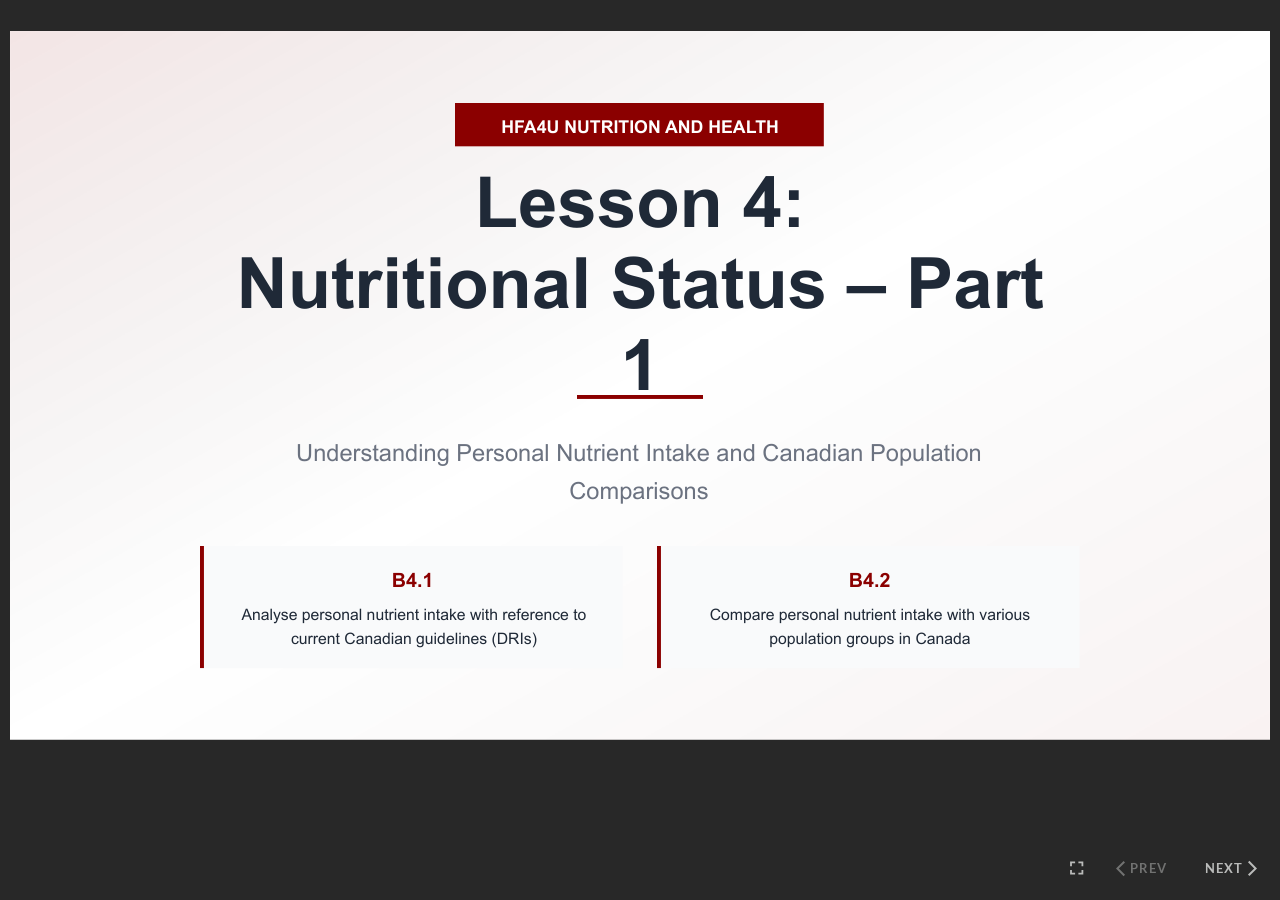
==== index.html @ f5213530 "q" ====
﻿<!doctype html>
<html lang="en-US">
<head>
  <meta charset="utf-8">
  <!-- Created using Storyline 360 x64 - http://www.articulate.com  -->
  <!-- version: 3.106.35891.0 -->
  <title>HFA4U U1L7</title>
  <meta http-equiv="x-ua-compatible" content="IE=edge"/>
  <meta name="viewport" content="width=device-width,initial-scale=1,user-scalable=no,shrink-to-fit=no,minimal-ui"/>
  <meta name="apple-mobile-web-app-capable" content="yes"/>
  <style>
    html, body { height: 100%; padding: 0; margin: 0 }
    #app { height: 100%; width: 100%; }
  </style>

  <script>
    window.DS = {};
    window.globals = {
      DATA_PATH_BASE: '',
      HAS_FRAME: true,
      HAS_SLIDE: true,

      lmsPresent: false,
      tinCanPresent: false,
      cmi5Present: false,
      aoSupport: false,
      scale: 'Scaled',
      captureRc: false,
      browserSize: 'optimal',
      bgColor: '#282828',
      features: 'DropInBase,LocalizationCaptionReview,MultipleQuizTracking,PlayerSizeOption',
      themeName: 'unified',
      preloaderColor: '#FFFFFF',
      suppressAnalytics: false,
      productChannel: 'stable',
      publishSource: 'storyline',
      aid: 'aid|d847f89b-81fc-5b60-b363-f8883618cf65',
      cid: '62a2e6a4-60d1-4558-a447-5440ade07056',
      playerVersion: '3.106.35891.0',
      publishTimestamp: '2026-03-21T14:09:42.3579085Z',
      maxIosVideoElements: 10,
      connectionSettings: { message: 'You%20are%20offline.%20Trying%20to%20reconnect...', useDarkTheme: false, mode: 'disabled' },
      hasFeature: function(feature) {
        return this.features.split(',').includes(feature);
      },
      
      parseParams: function(qs) {
        if (window.globals.parsedParams != null) {
          return window.globals.parsedParams;
        }
        qs = (qs || window.location.search.substr(1)).split('+').join(' ');
        var params = {},
            tokens,
            re = /[?&]?([^=]+)=([^&]*)/g;

        while (tokens = re.exec(qs)) {
          params[decodeURIComponent(tokens[1]).trim()] =
            decodeURIComponent(tokens[2]).trim();
        }
        window.globals.parsedParams = params;
        return params;
      }

    };

    if (window.flagsUnderTest != null) {
      window.globals.features = window.flagsUnderTest.reduce((accum, feature) => {
        if (!accum.includes(feature)) {
          accum.push(feature);
        }
        return accum;
      }, window.globals.features.split(',')).join();
    }
  </script>
  <script>
    var isIe11 = ('ActiveXObject' in window || window.MSBlobBuilder != null)
      && window.msCrypto != null && !window.ActiveXObject;
    if (isIe11) {
      window.globals.unsupportedBrowser = true;
      document.write(atob('[base64]'));
    }
  </script>

  <script>
    if (window.globals.hasFeature('Localization')) {
      
      
    }
  </script>

  
  
  <script>window.THREE = { };</script>
  
</head>
<body style="background: #282828" class="cs-HTML theme-unified">
  <!-- 360 -->
  <script>!function(){var e,i=/iPhone/i,o=/iPod/i,n=/iPad/i,t=/\biOS-universal(?:.+)Mac\b/i,r=/\bAndroid(?:.+)Mobile\b/i,a=/Android/i,d=/(?:SD4930UR|\bSilk(?:.+)Mobile\b)/i,p=/Silk/i,l=/Windows Phone/i,u=/\bWindows(?:.+)ARM\b/i,b=/BlackBerry/i,s=/BB10/i,c=/Opera Mini/i,f=/\b(CriOS|Chrome)(?:.+)Mobile/i,h=/Mobile(?:.+)Firefox\b/i,v=function(e){return void 0!==e&&"MacIntel"===e.platform&&"number"==typeof e.maxTouchPoints&&e.maxTouchPoints>1&&"undefined"==typeof MSStream};e=function(e){var m={userAgent:"",platform:"",maxTouchPoints:0};e||"undefined"==typeof navigator?"string"==typeof e?m.userAgent=e:e&&e.userAgent&&(m={userAgent:e.userAgent,platform:e.platform,maxTouchPoints:e.maxTouchPoints||0}):m={userAgent:navigator.userAgent,platform:navigator.platform,maxTouchPoints:navigator.maxTouchPoints||0};var g=m.userAgent,y=g.split("[FBAN");void 0!==y[1]&&(g=y[0]),void 0!==(y=g.split("Twitter"))[1]&&(g=y[0]);var A=function(e){return function(i){return i.test(e)}}(g),w={apple:{phone:A(i)&&!A(l),ipod:A(o),tablet:!A(i)&&(A(n)||v(m))&&!A(l),universal:A(t),device:(A(i)||A(o)||A(n)||A(t)||v(m))&&!A(l)},amazon:{phone:A(d),tablet:!A(d)&&A(p),device:A(d)||A(p)},android:{phone:!A(l)&&A(d)||!A(l)&&A(r),tablet:!A(l)&&!A(d)&&!A(r)&&(A(p)||A(a)),device:!A(l)&&(A(d)||A(p)||A(r)||A(a))||A(/\bokhttp\b/i)},windows:{phone:A(l),tablet:A(u),device:A(l)||A(u)},other:{blackberry:A(b),blackberry10:A(s),opera:A(c),firefox:A(h),chrome:A(f),device:A(b)||A(s)||A(c)||A(h)||A(f)},any:!1,phone:!1,tablet:!1};return w.any=w.apple.device||w.android.device||w.windows.device||w.other.device,w.phone=w.apple.phone||w.android.phone||w.windows.phone,w.tablet=w.apple.tablet||w.android.tablet||w.windows.tablet,w}(),"object"==typeof exports&&"undefined"!=typeof module?module.exports=e:"function"==typeof define&&define.amd?define((function(){return e})):this.isMobile=e}();
    window.isMobile.apple.tablet = window.isMobile.apple.tablet ||
      (navigator.platform === 'MacIntel' && navigator.maxTouchPoints > 1);
    window.isMobile.apple.device = window.isMobile.apple.device || window.isMobile.apple.tablet;
    window.isMobile.tablet = window.isMobile.tablet || window.isMobile.apple.tablet;
    window.isMobile.any = window.isMobile.any || window.isMobile.apple.tablet;
  </script>

  <div id="focus-sink" tabindex="-1"></div>

  <div id="preso"></div>
  <script>
    (function() {

      var classTypes = [ 'desktop', 'mobile', 'phone', 'tablet' ];

      var addDeviceClasses = function(prefix, testObj) {
        var curr, i;
        for (i = 0; i < classTypes.length; i++) {
          curr = classTypes[i];
          if (testObj[curr]) {
            document.body.classList.add(prefix + curr);
          }
        }
      };

      var params = window.globals.parseParams(),
          isDevicePreview = params.devicepreview === '1',
          isPhoneOverride = params.deviceType === 'phone' || (isDevicePreview && params.phone == '1'),
          isTabletOverride = (params.deviceType === 'tablet' || isDevicePreview) && !isPhoneOverride,
          isMobileOverride = isPhoneOverride || isTabletOverride;

      var deviceView = {
        desktop: !window.isMobile.any && !isMobileOverride,
        mobile: window.isMobile.any || isMobileOverride,
        phone: isPhoneOverride || (window.isMobile.phone && !isTabletOverride),
        tablet: isTabletOverride || window.isMobile.tablet
      };

      window.globals.deviceView = deviceView;
      window.isMobile.desktop = !window.isMobile.any;
      window.isMobile.mobile = window.isMobile.any;

      addDeviceClasses('view-', deviceView);

    })();
  </script>
  
  <script src='story_content/triggers.js' type=text/javascript></script>
<script src='story_content/user.js' type=text/javascript></script>
  <div class="slide-loader"></div>

  <script>
    var doc = document, loader = doc.body.querySelector('.slide-loader'); [ 1, 2, 3 ].forEach(function(n) { var d = doc.createElement('div'); d.style.backgroundColor = window.globals.preloaderColor; d.classList.add('mobile-loader-dot'); d.classList.add('dot' + n); loader.appendChild(d); });
  </script>

  <div class="mobile-load-title-overlay" style="display: none">
    <div class="mobile-load-title">HFA4U U1L7</div>
  </div>

  <div class="mobile-chrome-warning"></div>

  
<style>
  .warn-connection-dialog {
    display: none;
    background: transparent;
    pointer-events: all;
    position: fixed;
    left: 0;
    top: 0;
    width: 100%;
    height: 100%;
    z-index: 999;
  }

  .warn-connection-content {
    pointer-events: all;
    border-radius: 4px;
    background: white;
    border: 1px solid #E7E7E7;
    color: #333333;
    box-shadow: 0 2px 4px rgba(0, 0, 0, 0.25);
    transition: all 150ms ease-out;
    position: absolute;
    white-space: nowrap;
  }

  .view-phone.is-landscape .warn-connection-content {
    left: 23px;
    bottom: 23px;
  }

  .view-tablet.is-landscape .warn-connection-content {
    left: 50%;
    top: 20px;
    transform: translateX(-50%);
  }

  .view-mobile.is-portrait .warn-connection-content {
    transform: translate(-50%, calc(-100% - 15px));
  }

  .warn-connection-content p {
    display: inline-block;
    margin: 0 8px 0 0;
    line-height: 33px;
    font-size: 11px;
  }

  .warn-connection-content svg {
    position: relative;
    vertical-align: middle;
    margin: 0 2px 2px 8px;
  }

  .view-desktop .warn-connection-content {
    left: 1.5em;
    bottom: 1.5em;
  }

  .view-desktop .warn-connection-content p {
    font-size: 1.1em;
  }

  .is-offline .warn-connection-dialog {
    display: block;
  }

  .is-offline .cs-panel * {
    pointer-events: none !important;
  }

  .is-offline .cs-panel {
    pointer-events: all !important;
  }

  .is-offline #nav-controls * {
    pointer-events: none !important;
  }

  .is-offline #nav-controls {
    pointer-events: all !important;
  }
</style>

<div class="warn-connection-dialog" role="alertdialog" aria-modal="true" tabindex="0" aria-labelledby="warn-connection-message">
  <div class="warn-connection-content">
    <svg width="17" height="15" viewBox="0 0 17 15" xmlns="http://www.w3.org/2000/svg">
      <path fill="#8F0000" stroke="white" d="M16.07,12.98 L15.88,12.23 L9.51,1.21 C8.97,0.26,7.6,0.26,7.06,1.21 L0.69,12.23 C0.15,13.16,0.81,14.36,1.91,14.36 H14.65 C15.47,14.36,16.05,13.7,16.07,12.98 Z"/>
      <path fill="white" stroke="white" d="M8.58,5.5 C8.35,5.28,8.5,5.35,8.21,5.32 C8.09,5.35,7.97,5.49,7.96,5.67 C7.97,5.79,7.98,5.92,7.98,6.04 L7.98,6.04 C7.99,6.17,8,6.31,8.01,6.43 L8.01,6.44 C8.03,6.92,8.06,7.41,8.09,7.9 L8.09,7.9 C8.12,8.39,8.14,8.88,8.17,9.37 C8.17,9.39,8.18,9.42,8.2,9.44 C8.23,9.46,8.25,9.47,8.28,9.47 C8.31,9.47,8.34,9.46,8.35,9.44 C8.37,9.43,8.38,9.4,8.39,9.35 L8.39,9.34 C8.39,9.24,8.4,9.15,8.4,9.05 L8.4,9.05 C8.41,8.96,8.41,8.86,8.42,8.75 C8.43,8.44,8.45,8.12,8.47,7.81 L8.47,7.81 C8.49,7.49,8.51,7.18,8.53,6.87 C8.55,6.46,8.56,6.05,8.59,5.64 L8.6,5.62 C8.6,5.57,8.59,5.53,8.58,5.5 L8.21,5.32 Z"/>
      <circle fill="white" stroke="white" cx="8.3" cy="11.35" r="0.3"/>
    </svg>
    <p id="warn-connection-message">You are offline. Trying to reconnect...</p>
  </div>
</div>

<script>
  (function() {
    window.DS.connection = {
      warningShown: false,
      assets: {},
      loadingAssetGroup: false,
      retryDelay: 500
    };

    var connectionSettings = window.globals.connectionSettings || {};

    var useConnectionMessages = window.AbortController != null &&
      window.location.protocol != 'file:' &&
      connectionSettings.mode === 'normal';

    window.DS.connection.useConnectionMessages = useConnectionMessages;

    var assetCount = 0;
    var checkLoadedId;


    if (useConnectionMessages && connectionSettings != null) {
      var contentEl = document.querySelector('.warn-connection-content');
      var messageEl = contentEl.querySelector('p');

      if (connectionSettings.useDarkTheme) {
        contentEl.style.borderColor = '#BABBBA';
        contentEl.style.backgroundColor = '#282828';
        contentEl.style.color = '#FFFFFF';
      }

      if (connectionSettings.message != null) {
        messageEl.textContent = window.decodeURIComponent(connectionSettings.message);
      }
    }

    function checkAssetsReady() {
      for (var i in DS.connection.assets) {
        if (!DS.connection.assets[i].success) {
          return false;
        }
      }
      return true;
    }

    function stopAssetGroup() {
      if (!useConnectionMessages) { return; }

      assetCount = 0;

      DS.connection.oldAssetGroup = DS.connection.assets;
      DS.connection.assets = {};
      DS.connection.loadingAssetGroup = false;
      clearInterval(checkLoadedId);
    }

    function startAssetGroup() {
      if (!useConnectionMessages) { return; }
      var ticks = 0;
      clearInterval(checkLoadedId);
      checkLoadedId = setInterval(function() {
        var loaded = 0;
        if (assetCount === 0 && loaded === 0) {
          clearInterval(checkLoadedId);
          return;
        }

        for (var i in DS.connection.assets) {
          if (DS.connection.assets[i].success) {
            loaded++;
          }
        }

        if (assetCount === loaded && checkAssetsReady()) {
          for (var i in DS.connection.assets) {
            if (DS.connection.assets[i].action) {
              DS.connection.assets[i].action();
            }
          }
          hideWarning();
          stopAssetGroup();
        }
      }, 100)
    }

    function requiredAsset(url, action, retry, type) {
      if (!useConnectionMessages) { return; }
      if (DS.connection.assets[url]) { return; }

      DS.connection.assets[url] = {
        success: false, action: action, retry: retry, type: type
      };
      assetCount = Object.keys(DS.connection.assets).length;
      if (!DS.connection.loadingAssetGroup) {
        startAssetGroup();
      }
      DS.connection.loadingAssetGroup = true;
    }

    function assetLoaded(url) {
      if (!useConnectionMessages) { return; }
      if (DS.connection.assets[url]) {
        DS.connection.assets[url].success = true;
      }
    }

    function assetFailed(url) {
      if (!useConnectionMessages) { return; }
      if (!DS.connection.assets[url]) {
        if (/\.js$/.test(url) && url.indexOf('transcripts') === -1) {
          setTimeout(function() {
            if (DS.connection.lastSlideLoaded != null) {
              DS.connection.lastSlideLoaded();
            }
          }, DS.connection.retryDelay);
        }
        return;
      }
      if (!DS.connection.warningShown) { showWarning(); }
      if (DS.connection.assets[url].retry) {
        setTimeout(function() {
          if (!DS.connection.assets[url].success) {
            DS.connection.assets[url].retry()
          }
        }, DS.connection.retryDelay);
      }
    }

    function hideWarning() {
      document.body.classList.remove('is-offline');
      DS.connection.warningShown = false;
      enableKeys();
    }
    DS.connection.hideWarning = hideWarning

    function showWarning(btn) {
      document.body.classList.add('is-offline')
      DS.connection.warningShown = true;
      updateWarningPosition();
      disableKeys();
    }

    function updateWarningPosition() {
      if (!DS.connection.warningShown) {
        return;
      }

      var isPortrait = document.body.classList.contains('is-portrait');
      var isMobile = document.body.classList.contains('view-mobile');
      var warningEl = document.querySelector('.warn-connection-content');

      if (isPortrait && isMobile) {
        var slide = document.querySelector('.primary-slide');
        var slideRect = slide != null
          ? slide.getBoundingClientRect()
          : { top: window.innerHeight, left: 0, width: window.innerWidth };

        warningEl.style.top = `${slideRect.top}px`
        warningEl.style.left = `${slideRect.left + slideRect.width / 2}px`
      } else {
        warningEl.style.top = null;
        warningEl.style.left = null;
      }

      window.requestAnimationFrame(updateWarningPosition);
    }

    function onDisableKeyDown(e) {
      e.preventDefault();
      e.stopImmediatePropagation();
    }

    function onDisableKeyUp(e) {
      e.preventDefault();
      e.stopImmediatePropagation();
    }

    var accStyle = document.createElement('style');
    var warnDialogEl = document.querySelector('.warn-connection-dialog');

    function disableKeys() {
      if (DS.views && DS.views.nsStack && DS.views.nsStack.length === 1) {
        DS.views.nsStack[0].tabReachable = false
        DS.views.nsStack[0].updateTabIndex(true);
      }

      accStyle.innerHTML = '.acc-shadow-dom { display: none; }';
      document.body.appendChild(accStyle);

      warnDialogEl.parentNode.append(warnDialogEl);
      warnDialogEl.focus();
    }

    function enableKeys() {
      accStyle.remove();
      if (DS.views && DS.views.nsStack && DS.views.nsStack.length === 1 && DS.views.nsStack[0].name === '_frame') {
        DS.views.nsStack[0].tabReachable = true;
        DS.views.nsStack[0].updateTabIndex();
      }
    }

    // these will all be noops if the feature flag isn't set in
    // the data and `window.globals.features`
    DS.connection.requiredAsset = requiredAsset;
    DS.connection.assetLoaded = assetLoaded;
    DS.connection.assetFailed = assetFailed;
    DS.connection.stopAssetGroup = stopAssetGroup;
    DS.connection.startAssetGroup = startAssetGroup;
  })();
</script>


  <script>
    
    if (window.autoSpider && window.vInterfaceObject) {
      document.querySelector('.mobile-load-title-overlay').style.display = 'none';
    }
  </script>

  

  <link rel="stylesheet" href="html5/data/css/output.min.css" data-noprefix/>
</body>
<script src="html5/lib/scripts/bootstrapper.min.js"></script>
</html>
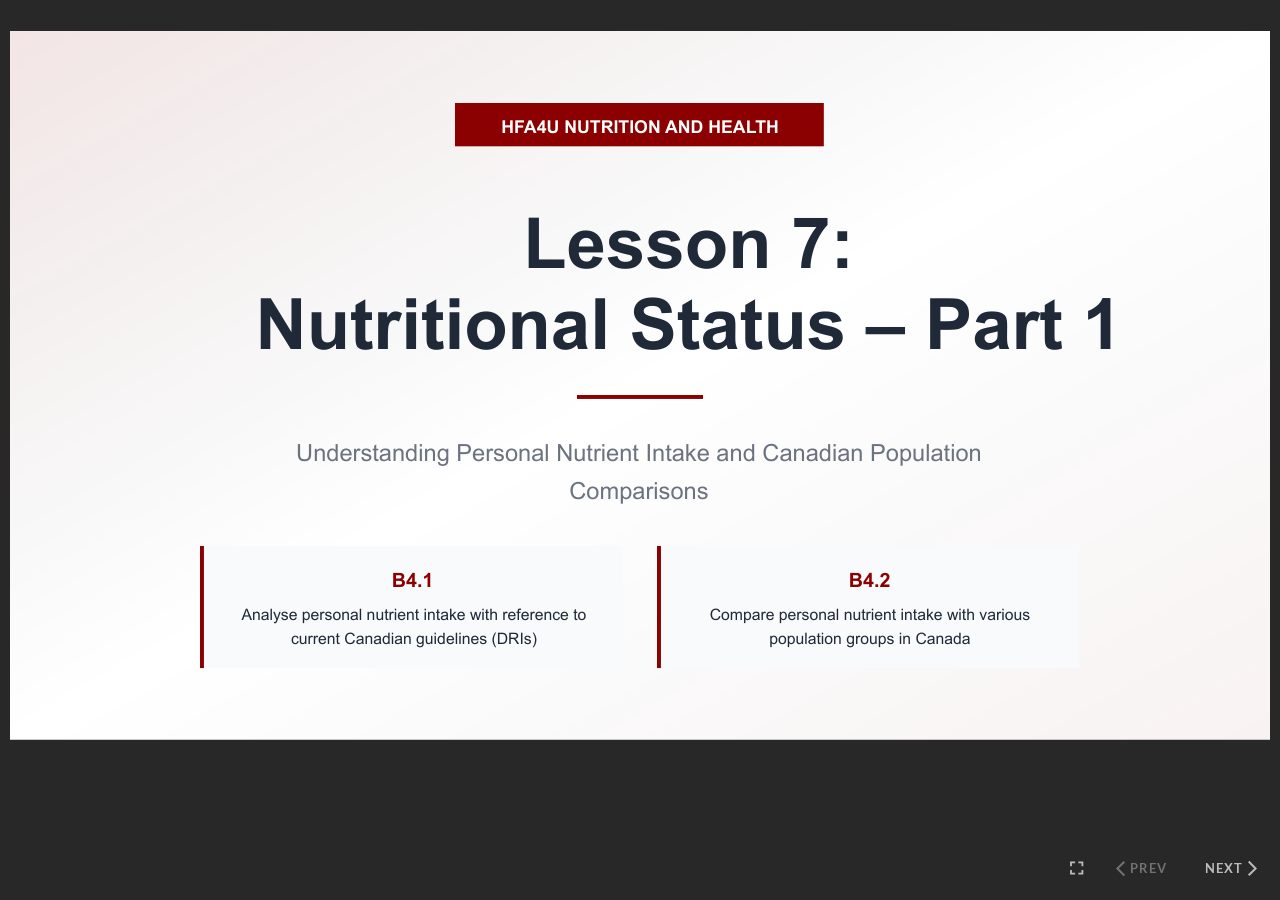
==== commit 55b3b88b: "q" ====
--- a/index.html
+++ b/index.html
@@ -37,7 +37,7 @@
       aid: 'aid|d847f89b-81fc-5b60-b363-f8883618cf65',
       cid: '62a2e6a4-60d1-4558-a447-5440ade07056',
       playerVersion: '3.106.35891.0',
-      publishTimestamp: '2026-03-21T14:09:42.3579085Z',
+      publishTimestamp: '2026-03-21T14:39:38.4325570Z',
       maxIosVideoElements: 10,
       connectionSettings: { message: 'You%20are%20offline.%20Trying%20to%20reconnect...', useDarkTheme: false, mode: 'disabled' },
       hasFeature: function(feature) {
--- a/html5/data/css/output.min.css
+++ b/html5/data/css/output.min.css
@@ -1,23 +1,23 @@
 @font-face {
-  font-family: 'LatoBold Charset1_ Bold3D974427';
+  font-family: 'LatoBold Charset1_ BoldF04D7DEB';
   src: url('[data-uri]');
   font-style: normal;
   font-weight: normal;
 }
 @font-face {
-  font-family: 'Lato Charset1_ 6GYGfdsK2B8E9E01';
+  font-family: 'Lato Charset1_ 6HFhagJrDCF4DC8C';
   src: url('[data-uri]');
   font-style: normal;
   font-weight: normal;
 }
 @font-face {
-  font-family: 'ArialBold Charset1_Bold5880D7F4';
+  font-family: 'ArialBold Charset1_BoldC2F7F720';
   src: url('[data-uri]');
   font-style: normal;
   font-weight: normal;
 }
 @font-face {
-  font-family: 'Arial Charset1_ 6P0ovGOA71093A7';
+  font-family: 'Arial Charset1_ 5zMTEKdF6D333DB';
   src: url('[data-uri]');
   font-style: normal;
   font-weight: normal;
